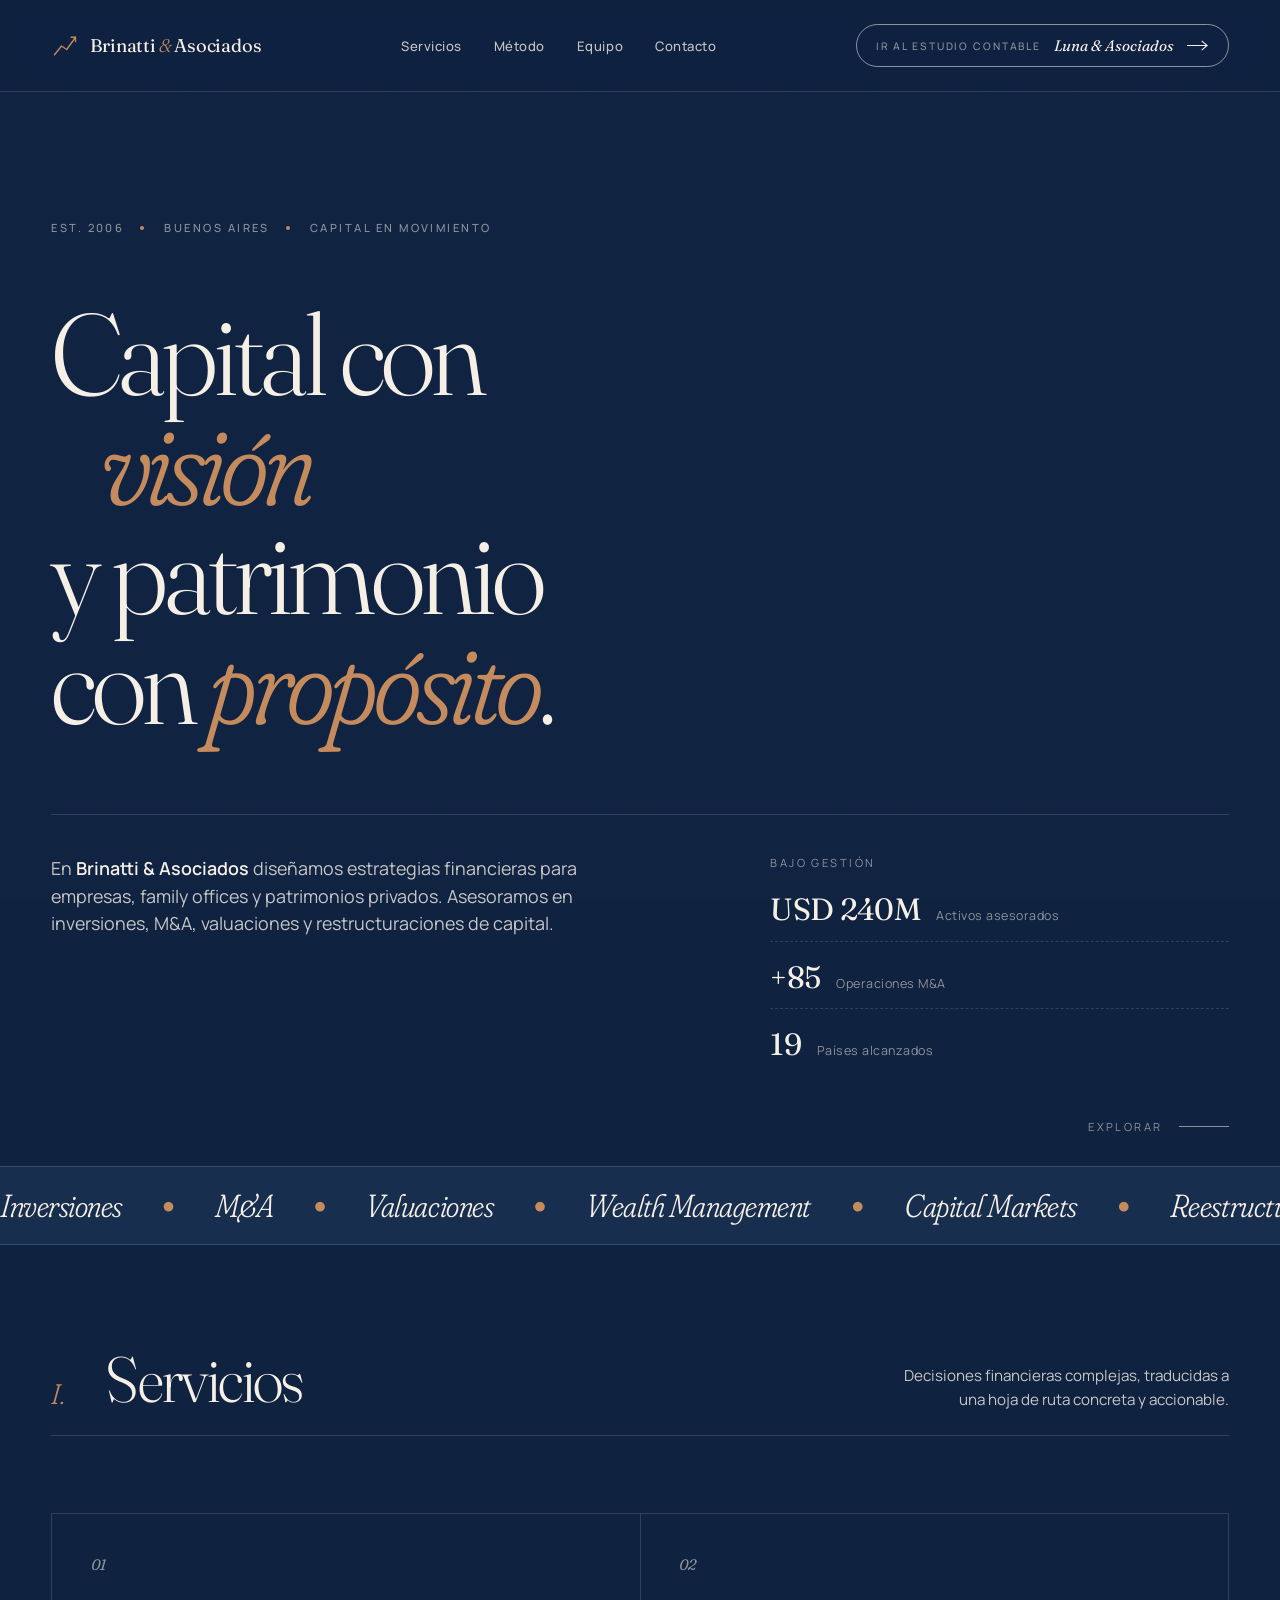
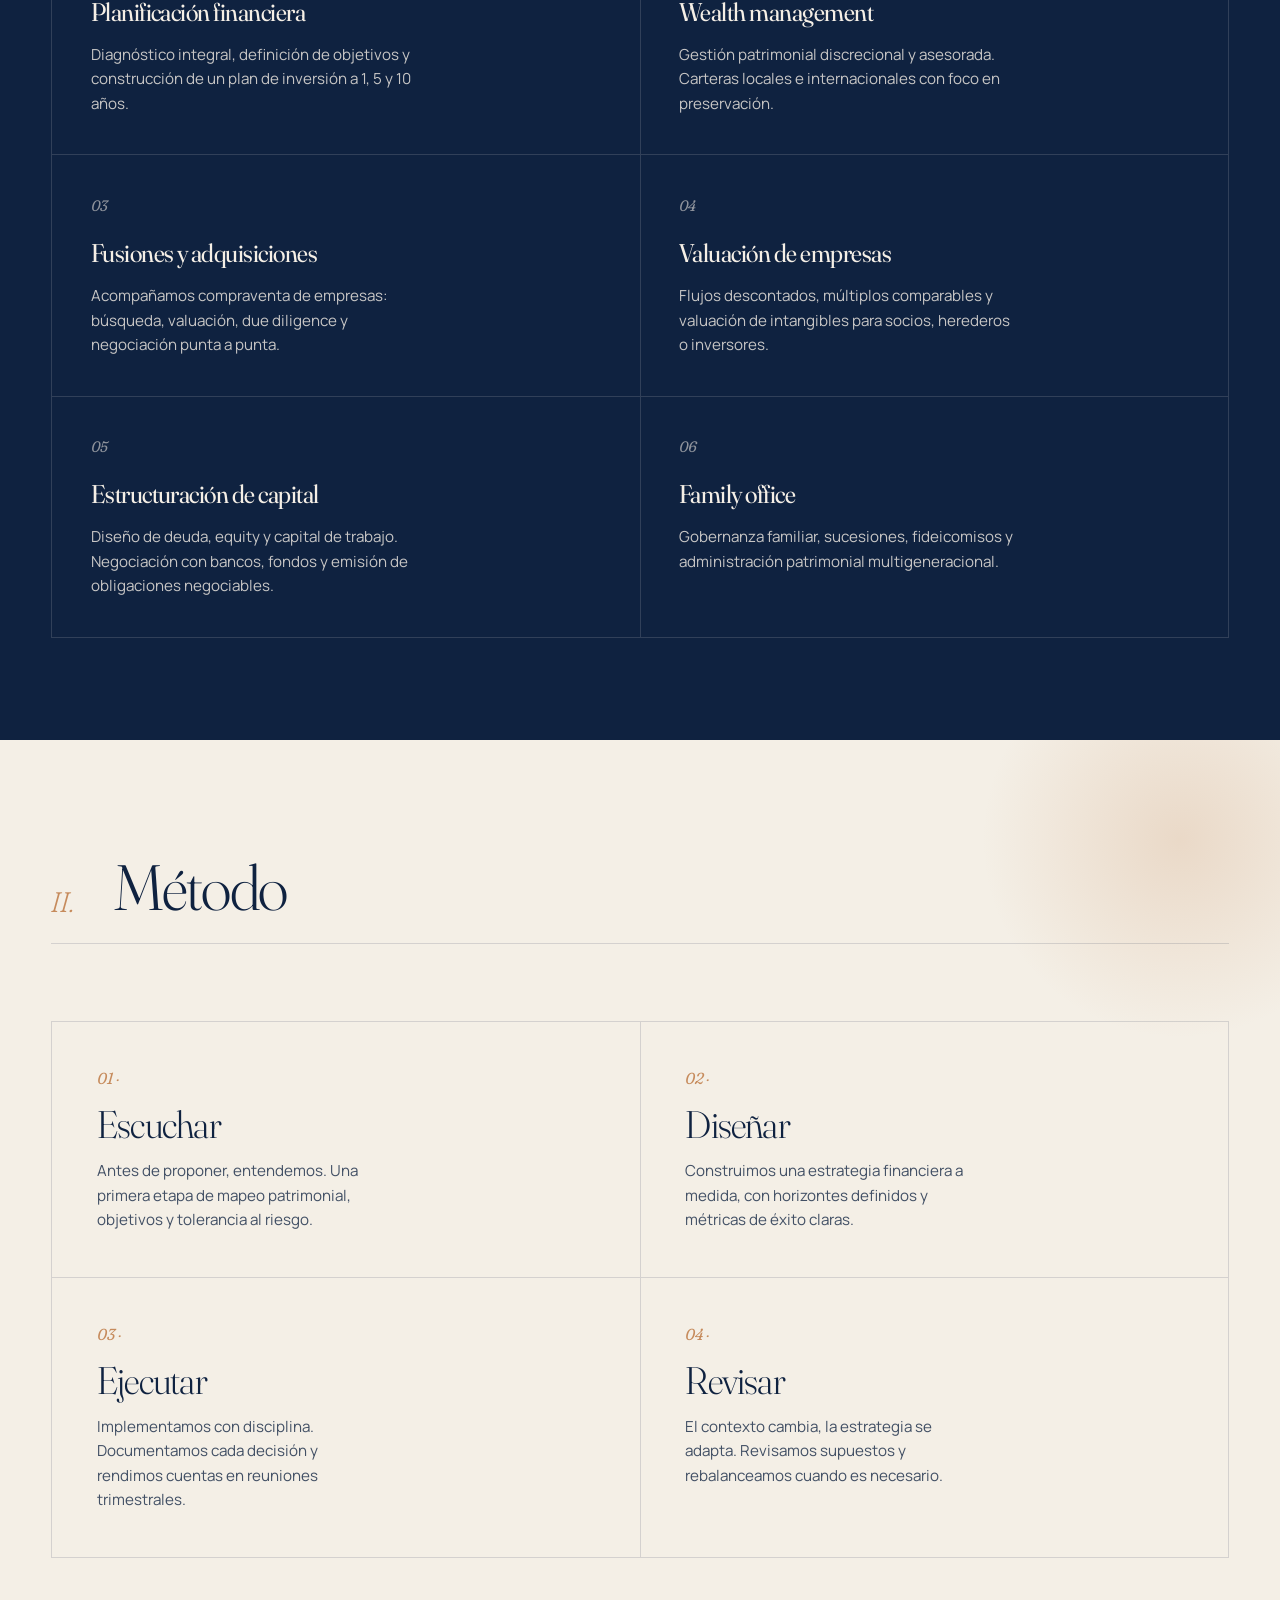
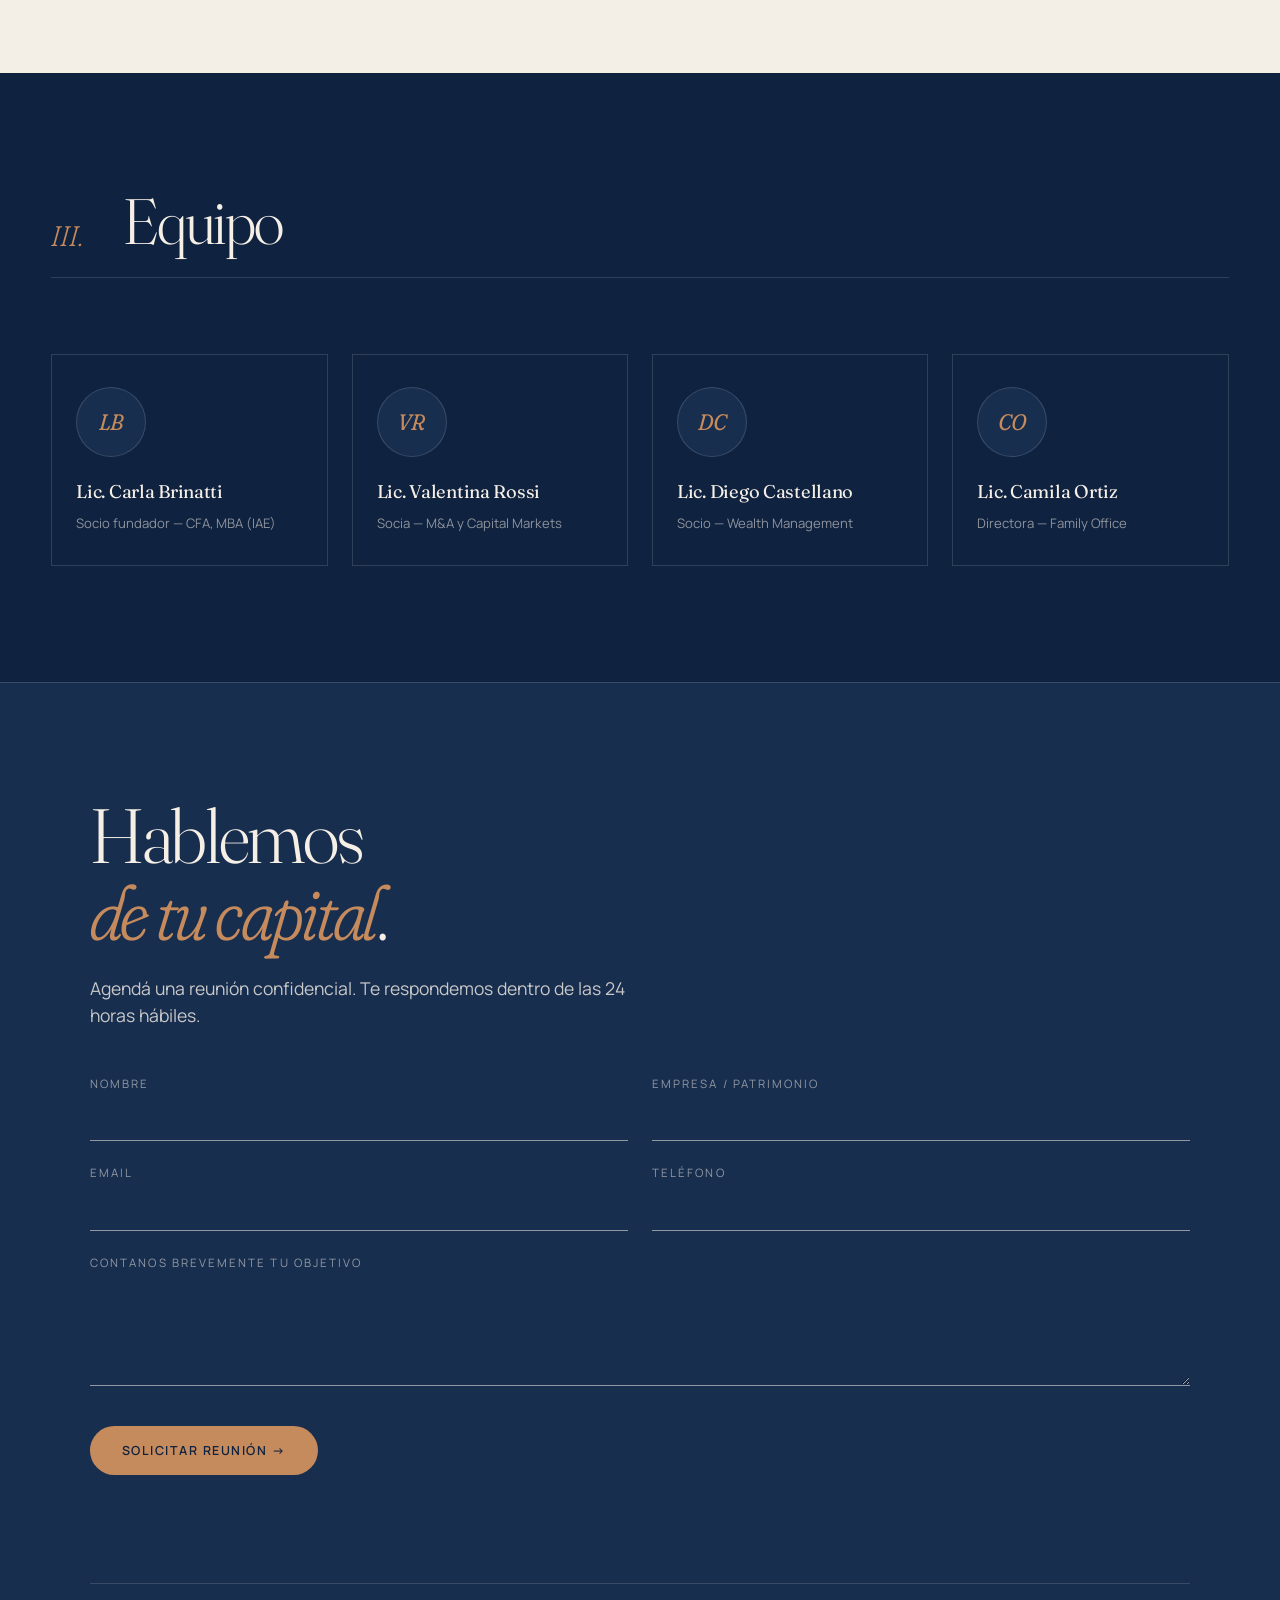
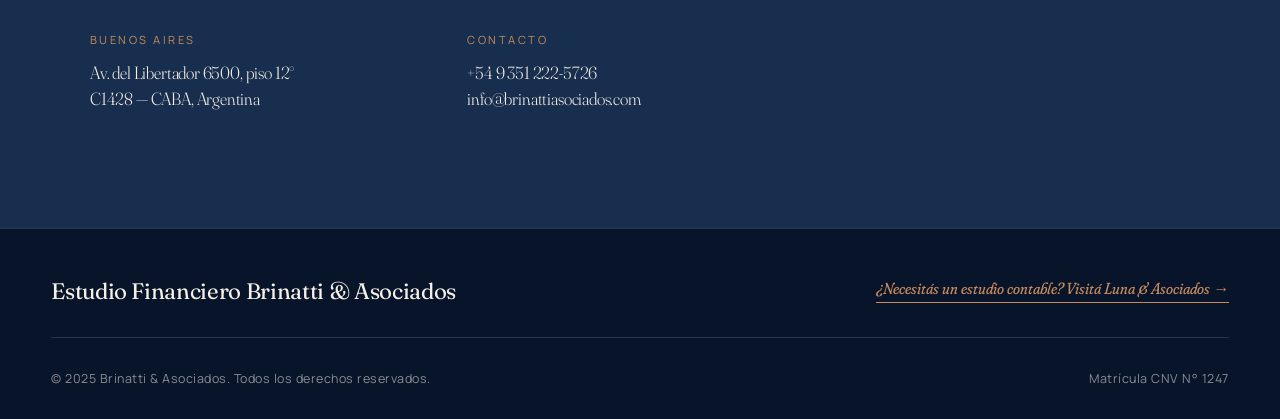
==== financiero.html @ 52c89bd2 "primer commit con mis archivos" ====
<!DOCTYPE html>
<html lang="es">
<head>
<meta charset="UTF-8">
<meta name="viewport" content="width=device-width, initial-scale=1.0">
<title>Estudio Financiero Brinatti &amp; Asociados</title>
<link rel="preconnect" href="https://fonts.googleapis.com">
<link rel="preconnect" href="https://fonts.gstatic.com" crossorigin>
<link href="https://fonts.googleapis.com/css2?family=Fraunces:ital,opsz,wght,SOFT@0,9..144,300..700,0..100;1,9..144,300..700,0..100&family=Manrope:wght@300;400;500;600;700&display=swap" rel="stylesheet">
<link rel="stylesheet" href="styles.css">
</head>
<body class="theme-brinatti">

  <header class="topbar">
    <a href="index.html" class="topbar__logo">
      <svg viewBox="0 0 32 32" xmlns="http://www.w3.org/2000/svg" aria-hidden="true">
        <path d="M 4 26 L 12 16 L 18 20 L 28 6" fill="none" stroke="currentColor" stroke-width="1.5" stroke-linecap="round" stroke-linejoin="round"/>
        <path d="M 23 6 L 28 6 L 28 11" fill="none" stroke="currentColor" stroke-width="1.5" stroke-linecap="round" stroke-linejoin="round"/>
      </svg>
      <span>Brinatti<em>&amp;</em>Asociados</span>
    </a>

    <nav class="topbar__nav">
      <a href="#servicios">Servicios</a>
      <a href="#metodo">Método</a>
      <a href="#equipo">Equipo</a>
      <a href="#contacto">Contacto</a>
    </nav>

    <a href="contable.html" class="topbar__switch">
      <span class="topbar__switch-label">Ir al Estudio Contable</span>
      <span class="topbar__switch-name">Luna &amp; Asociados</span>
      <svg viewBox="0 0 24 12" xmlns="http://www.w3.org/2000/svg" aria-hidden="true">
        <path d="M0 6 L22 6 M16 1 L22 6 L16 11" fill="none" stroke="currentColor" stroke-width="1.2"/>
      </svg>
    </a>
  </header>

  <!-- HERO -->
  <section class="hero">
    <div class="hero__meta">
      <span class="hero__meta-item">Est. 2006</span>
      <span class="hero__meta-item">Buenos Aires</span>
      <span class="hero__meta-item">Capital en movimiento</span>
    </div>

    <h1 class="hero__title">
      <span class="hero__line">Capital con</span>
      <span class="hero__line hero__line--italic">visión</span>
      <span class="hero__line">y patrimonio</span>
      <span class="hero__line">con <em>propósito</em>.</span>
    </h1>

    <div class="hero__columns">
      <div class="hero__col">
        <p class="hero__lead">
          En <strong>Brinatti &amp; Asociados</strong> diseñamos estrategias financieras para empresas, family offices y patrimonios privados. Asesoramos en inversiones, M&amp;A, valuaciones y restructuraciones de capital.
        </p>
      </div>
      <div class="hero__col hero__col--side">
        <span class="hero__sidekick">Bajo gestión</span>
        <ul class="hero__stats">
          <li><strong>USD 240M</strong><span>Activos asesorados</span></li>
          <li><strong>+85</strong><span>Operaciones M&amp;A</span></li>
          <li><strong>19</strong><span>Países alcanzados</span></li>
        </ul>
      </div>
    </div>

    <div class="hero__scroll" aria-hidden="true">
      <span>Explorar</span>
      <span class="hero__scroll-line"></span>
    </div>
  </section>

  <!-- MARQUESINA -->
  <div class="marquee" aria-hidden="true">
    <div class="marquee__track">
      <span>Inversiones</span><span class="marquee__dot">●</span>
      <span>M&amp;A</span><span class="marquee__dot">●</span>
      <span>Valuaciones</span><span class="marquee__dot">●</span>
      <span>Wealth Management</span><span class="marquee__dot">●</span>
      <span>Capital Markets</span><span class="marquee__dot">●</span>
      <span>Reestructuración</span><span class="marquee__dot">●</span>
      <span>Family Office</span><span class="marquee__dot">●</span>
      <span>Inversiones</span><span class="marquee__dot">●</span>
      <span>M&amp;A</span><span class="marquee__dot">●</span>
      <span>Valuaciones</span><span class="marquee__dot">●</span>
      <span>Wealth Management</span><span class="marquee__dot">●</span>
      <span>Capital Markets</span><span class="marquee__dot">●</span>
      <span>Reestructuración</span><span class="marquee__dot">●</span>
      <span>Family Office</span><span class="marquee__dot">●</span>
    </div>
  </div>

  <!-- SERVICIOS -->
  <section id="servicios" class="services">
    <header class="section-head">
      <span class="section-head__num">I.</span>
      <h2 class="section-head__title">Servicios</h2>
      <p class="section-head__desc">Decisiones financieras complejas, traducidas a una hoja de ruta concreta y accionable.</p>
    </header>

    <ol class="services__list">
      <li class="service">
        <span class="service__num">01</span>
        <h3 class="service__title">Planificación financiera</h3>
        <p class="service__desc">Diagnóstico integral, definición de objetivos y construcción de un plan de inversión a 1, 5 y 10 años.</p>
      </li>
      <li class="service">
        <span class="service__num">02</span>
        <h3 class="service__title">Wealth management</h3>
        <p class="service__desc">Gestión patrimonial discrecional y asesorada. Carteras locales e internacionales con foco en preservación.</p>
      </li>
      <li class="service">
        <span class="service__num">03</span>
        <h3 class="service__title">Fusiones y adquisiciones</h3>
        <p class="service__desc">Acompañamos compraventa de empresas: búsqueda, valuación, due diligence y negociación punta a punta.</p>
      </li>
      <li class="service">
        <span class="service__num">04</span>
        <h3 class="service__title">Valuación de empresas</h3>
        <p class="service__desc">Flujos descontados, múltiplos comparables y valuación de intangibles para socios, herederos o inversores.</p>
      </li>
      <li class="service">
        <span class="service__num">05</span>
        <h3 class="service__title">Estructuración de capital</h3>
        <p class="service__desc">Diseño de deuda, equity y capital de trabajo. Negociación con bancos, fondos y emisión de obligaciones negociables.</p>
      </li>
      <li class="service">
        <span class="service__num">06</span>
        <h3 class="service__title">Family office</h3>
        <p class="service__desc">Gobernanza familiar, sucesiones, fideicomisos y administración patrimonial multigeneracional.</p>
      </li>
    </ol>
  </section>

  <!-- MÉTODO -->
  <section id="metodo" class="about">
    <div class="about__inner">
      <header class="section-head section-head--light">
        <span class="section-head__num">II.</span>
        <h2 class="section-head__title">Método</h2>
      </header>

      <div class="method">
        <article class="method__step">
          <span class="method__step-num">01 ·</span>
          <h3>Escuchar</h3>
          <p>Antes de proponer, entendemos. Una primera etapa de mapeo patrimonial, objetivos y tolerancia al riesgo.</p>
        </article>
        <article class="method__step">
          <span class="method__step-num">02 ·</span>
          <h3>Diseñar</h3>
          <p>Construimos una estrategia financiera a medida, con horizontes definidos y métricas de éxito claras.</p>
        </article>
        <article class="method__step">
          <span class="method__step-num">03 ·</span>
          <h3>Ejecutar</h3>
          <p>Implementamos con disciplina. Documentamos cada decisión y rendimos cuentas en reuniones trimestrales.</p>
        </article>
        <article class="method__step">
          <span class="method__step-num">04 ·</span>
          <h3>Revisar</h3>
          <p>El contexto cambia, la estrategia se adapta. Revisamos supuestos y rebalanceamos cuando es necesario.</p>
        </article>
      </div>
    </div>
  </section>

  <!-- EQUIPO -->
  <section id="equipo" class="team">
    <header class="section-head">
      <span class="section-head__num">III.</span>
      <h2 class="section-head__title">Equipo</h2>
    </header>

    <div class="team__grid">
      <article class="team__card">
        <div class="team__portrait" aria-hidden="true">LB</div>
        <h3>Lic. Carla Brinatti</h3>
        <span class="team__role">Socio fundador — CFA, MBA (IAE)</span>
      </article>
      <article class="team__card">
        <div class="team__portrait" aria-hidden="true">VR</div>
        <h3>Lic. Valentina Rossi</h3>
        <span class="team__role">Socia — M&amp;A y Capital Markets</span>
      </article>
      <article class="team__card">
        <div class="team__portrait" aria-hidden="true">DC</div>
        <h3>Lic. Diego Castellano</h3>
        <span class="team__role">Socio — Wealth Management</span>
      </article>
      <article class="team__card">
        <div class="team__portrait" aria-hidden="true">CO</div>
        <h3>Lic. Camila Ortiz</h3>
        <span class="team__role">Directora — Family Office</span>
      </article>
    </div>
  </section>

  <!-- CONTACTO -->
  <section id="contacto" class="contact">
    <div class="contact__inner">
      <h2 class="contact__title">Hablemos<br><em>de tu capital</em>.</h2>
      <p class="contact__desc">Agendá una reunión confidencial. Te respondemos dentro de las 24 horas hábiles.</p>

      <form class="contact__form" onsubmit="event.preventDefault(); this.querySelector('.contact__sent').classList.add('is-on');">
        <label>
          <span>Nombre</span>
          <input type="text" required>
        </label>
        <label>
          <span>Empresa / patrimonio</span>
          <input type="text">
        </label>
        <label>
          <span>Email</span>
          <input type="email" required>
        </label>
        <label>
          <span>Teléfono</span>
          <input type="tel">
        </label>
        <label class="contact__form-full">
          <span>Contanos brevemente tu objetivo</span>
          <textarea rows="4"></textarea>
        </label>
        <button type="submit">Solicitar reunión →</button>
        <p class="contact__sent">Recibimos tu mensaje. Te contactamos a la brevedad.</p>
      </form>

      <div class="contact__info">
        <div>
          <span class="contact__info-label">Buenos Aires</span>
          <p>Av. del Libertador 6500, piso 12°<br>C1428 — CABA, Argentina</p>
        </div>
        <div>
          <span class="contact__info-label">Contacto</span>
          <p>+54 9 351 222-5726<br>info@brinattiasociados.com</p>
        </div>
      </div>
    </div>
  </section>

  <footer class="footer">
    <div class="footer__top">
      <span class="footer__brand">Estudio Financiero Brinatti &amp; Asociados</span>
      <a href="contable.html" class="footer__cross">
        ¿Necesitás un estudio contable? Visitá Luna &amp; Asociados →
      </a>
    </div>
    <div class="footer__bottom">
      <span>© 2025 Brinatti &amp; Asociados. Todos los derechos reservados.</span>
      <span>Matrícula CNV N° 1247</span>
    </div>
  </footer>

<script src="main.js"></script>
</body>
</html>
---- styles.css ----
/* =========================================================
   ESTUDIOS · LUNA & ASOCIADOS / BRINATTI & ASOCIADOS
   Diseño editorial — temas oscuros con sección "spotlight" crema
   Tipografía: Fraunces (display) + Manrope (body)
   ========================================================= */
 
/* ---------- RESET ---------- */
*, *::before, *::after { box-sizing: border-box; margin: 0; padding: 0; }
html { scroll-behavior: smooth; }
body { font-family: 'Manrope', sans-serif; -webkit-font-smoothing: antialiased; text-rendering: optimizeLegibility; }
img, svg { display: block; max-width: 100%; }
a { color: inherit; text-decoration: none; }
button, input, textarea { font: inherit; color: inherit; }
ul, ol { list-style: none; }
 
/* ---------- VARIABLES BASE ---------- */
:root {
  --font-display: 'Fraunces', Georgia, serif;
  --font-body: 'Manrope', sans-serif;
 
  --ease: cubic-bezier(0.22, 1, 0.36, 1);
  --ease-soft: cubic-bezier(0.4, 0, 0.2, 1);
 
  --container: 1440px;
  --gutter: clamp(1.5rem, 4vw, 4rem);
}
 
/* =========================================================
   1.  LANDING PAGE  (split de ingreso)
   ========================================================= */
 
body.landing {
  background: #0B0F14;
  color: #F5EFE6;
  overflow: hidden;
  height: 100vh;
}
 
.split {
  display: flex;
  height: 100vh;
  width: 100vw;
  position: relative;
}
 
.side {
  flex: 1;
  position: relative;
  display: flex;
  align-items: stretch;
  overflow: hidden;
  cursor: pointer;
  transition: flex 1.1s var(--ease);
}
 
.side__bg {
  position: absolute;
  inset: 0;
  z-index: 0;
  transition: transform 1.4s var(--ease), filter 0.6s var(--ease);
}
 
/* Lado Luna · verde bosque profundo */
.side__bg--luna {
  background:
    radial-gradient(ellipse at 70% 30%, rgba(201,169,97,0.16) 0%, transparent 55%),
    radial-gradient(ellipse at 20% 80%, rgba(35,70,52,0.45) 0%, transparent 60%),
    linear-gradient(135deg, #1B3A2B 0%, #0E2519 100%);
}
.side__bg--luna::before {
  content: '';
  position: absolute;
  inset: 0;
  background-image: url("data:image/svg+xml;utf8,<svg xmlns='http://www.w3.org/2000/svg' width='200' height='200'><filter id='n'><feTurbulence type='fractalNoise' baseFrequency='0.85' numOctaves='2'/><feColorMatrix values='0 0 0 0 0.9, 0 0 0 0 0.85, 0 0 0 0 0.75, 0 0 0 0.18 0'/></filter><rect width='100%25' height='100%25' filter='url(%23n)'/></svg>");
  opacity: 0.45;
  mix-blend-mode: overlay;
}
 
/* Lado Brinatti · azul marino profundo */
.side__bg--brinatti {
  background:
    radial-gradient(ellipse at 30% 30%, rgba(198,139,92,0.18) 0%, transparent 55%),
    radial-gradient(ellipse at 80% 80%, rgba(24,46,79,0.5) 0%, transparent 60%),
    linear-gradient(135deg, #0F2240 0%, #07142A 100%);
}
.side__bg--brinatti::before {
  content: '';
  position: absolute;
  inset: 0;
  background-image: url("data:image/svg+xml;utf8,<svg xmlns='http://www.w3.org/2000/svg' width='200' height='200'><filter id='n'><feTurbulence type='fractalNoise' baseFrequency='0.85' numOctaves='2'/><feColorMatrix values='0 0 0 0 0.9, 0 0 0 0 0.85, 0 0 0 0 0.75, 0 0 0 0.18 0'/></filter><rect width='100%25' height='100%25' filter='url(%23n)'/></svg>");
  opacity: 0.4;
  mix-blend-mode: overlay;
}
 
/* Contenido de cada lado */
.side__content {
  position: relative;
  z-index: 2;
  flex: 1;
  display: flex;
  flex-direction: column;
  justify-content: space-between;
  padding: clamp(2rem, 5vw, 4.5rem) clamp(2rem, 6vw, 5rem);
  text-align: center;
}
 
/* Ambos lados ahora son oscuros con texto crema */
.side--luna { color: #F5EFE6; }
.side--brinatti { color: #F5EFE6; }
 
.side__top, .side__bottom {
  opacity: 0;
  transform: translateY(-12px);
  animation: fadeDown 1.4s var(--ease) 0.2s forwards;
}
.side__bottom { transform: translateY(12px); animation-name: fadeUp; animation-delay: 0.5s; }
 
.side__kicker {
  font-family: var(--font-body);
  font-size: 0.72rem;
  font-weight: 500;
  letter-spacing: 0.22em;
  text-transform: uppercase;
  opacity: 0.7;
}
 
.side__center {
  display: flex;
  flex-direction: column;
  align-items: center;
  gap: 1.5rem;
  opacity: 0;
  transform: translateY(20px);
  animation: fadeUp 1.6s var(--ease) 0.35s forwards;
}
 
.side__mark {
  width: clamp(48px, 5vw, 64px);
  height: clamp(48px, 5vw, 64px);
  opacity: 0.85;
}
.side--luna .side__mark { color: #C9A961; }
.side--brinatti .side__mark { color: #C68B5C; }
 
.side__name {
  font-family: var(--font-display);
  font-weight: 300;
  font-size: clamp(2.5rem, 6vw, 5.5rem);
  line-height: 1;
  letter-spacing: -0.02em;
  font-variation-settings: "opsz" 144, "SOFT" 30;
}
.side__name-first, .side__name-last { display: block; }
.side__name-amp {
  display: block;
  font-style: italic;
  font-weight: 300;
  font-size: 0.7em;
  line-height: 0.5;
  margin: 0.1em 0;
  font-variation-settings: "opsz" 144, "SOFT" 100;
}
.side--luna .side__name-amp { color: #C9A961; }
.side--brinatti .side__name-amp { color: #C68B5C; }
 
.side__tag {
  font-family: var(--font-display);
  font-style: italic;
  font-weight: 300;
  font-size: clamp(0.95rem, 1.3vw, 1.15rem);
  opacity: 0.75;
  max-width: 28ch;
}
 
.side__enter {
  display: inline-flex;
  align-items: center;
  gap: 0.8rem;
  font-family: var(--font-body);
  font-size: 0.78rem;
  font-weight: 500;
  letter-spacing: 0.28em;
  text-transform: uppercase;
  transition: gap 0.4s var(--ease);
}
.side__enter svg { width: 28px; height: 14px; transition: transform 0.4s var(--ease); }
 
/* Hover behavior */
.split:hover .side { flex: 0.85; }
.split:hover .side:hover { flex: 1.3; }
 
.side:hover .side__bg { transform: scale(1.05); }
.side:hover .side__enter { gap: 1.4rem; }
.side:hover .side__enter svg { transform: translateX(6px); }
.side:hover .side__mark { opacity: 1; transform: scale(1.05); transition: transform 0.6s var(--ease); }
 
/* Divisor central */
.divider {
  position: absolute;
  top: 0; bottom: 0; left: 50%;
  transform: translateX(-50%);
  width: 1px;
  display: flex;
  flex-direction: column;
  align-items: center;
  z-index: 3;
  pointer-events: none;
  transition: opacity 0.6s var(--ease);
}
.divider__line {
  flex: 1;
  width: 1px;
  background: linear-gradient(180deg, transparent, rgba(245,239,230,0.35), transparent);
}
.divider__dot {
  width: 8px; height: 8px;
  border-radius: 50%;
  background: #D4AF7A;
  margin: 1rem 0;
  box-shadow: 0 0 0 4px rgba(212,175,122,0.15);
}
.split:hover .divider { opacity: 0.25; }
 
/* Footer del landing */
.landing__footer {
  position: fixed;
  bottom: 0; left: 0; right: 0;
  z-index: 5;
  display: flex;
  justify-content: space-between;
  align-items: center;
  padding: 1.2rem 2rem;
  font-size: 0.7rem;
  letter-spacing: 0.2em;
  text-transform: uppercase;
  color: rgba(245,239,230,0.6);
  pointer-events: none;
}
.landing__footer-mid {
  font-family: var(--font-display);
  font-style: italic;
  font-weight: 300;
  text-transform: none;
  letter-spacing: 0.02em;
  font-size: 0.85rem;
  opacity: 0.85;
}
 
/* Animaciones landing */
@keyframes fadeUp { to { opacity: 0.85; transform: translateY(0); } }
@keyframes fadeDown { to { opacity: 0.7; transform: translateY(0); } }
 
@media (max-width: 768px) {
  .split { flex-direction: column; }
  .side { min-height: 50vh; }
  .split:hover .side { flex: 1; }
  .split:hover .side:hover { flex: 1.2; }
  .divider {
    top: 50%; left: 0; right: 0;
    bottom: auto; width: 100%; height: 1px;
    transform: translateY(-50%);
    flex-direction: row;
  }
  .divider__line { flex: 1; width: auto; height: 1px;
    background: linear-gradient(90deg, transparent, rgba(245,239,230,0.35), transparent);
  }
  .divider__dot { margin: 0 1rem; }
  .landing__footer { font-size: 0.6rem; padding: 0.7rem 1rem; }
  .landing__footer-mid { display: none; }
}
 
/* =========================================================
   2.  TEMAS — Luna (verde) + Brinatti (azul marino)
   ========================================================= */
 
body.theme-luna,
body.theme-brinatti {
  background: var(--bg);
  color: var(--ink);
  min-height: 100vh;
  overflow-x: hidden;
}
 
/* Tema Luna — verde bosque + crema + dorado */
body.theme-luna {
  --bg:           #1B3A2B;
  --bg-deep:      #0E2519;
  --surface:      #234634;
  --surface-soft: #2B5340;
 
  --invert-bg:      #F4EFE6;
  --invert-surface: #ECE5D7;
 
  --ink:       #F5EFE6;
  --ink-soft:  rgba(245,239,230,0.80);
  --ink-mute:  rgba(245,239,230,0.55);
  --line:      rgba(245,239,230,0.15);
 
  --invert-ink:      #1B3A2B;
  --invert-ink-soft: rgba(27,58,43,0.78);
  --invert-ink-mute: rgba(27,58,43,0.55);
  --invert-line:     rgba(27,58,43,0.14);
 
  --accent:      #C9A961;
  --accent-soft: #D9C4A0;
}
 
/* Tema Brinatti — azul marino + crema + champagne */
body.theme-brinatti {
  --bg:           #0F2240;
  --bg-deep:      #07142A;
  --surface:      #182E4F;
  --surface-soft: #213A60;
 
  --invert-bg:      #F4EFE6;
  --invert-surface: #ECE5D7;
 
  --ink:       #F5EFE6;
  --ink-soft:  rgba(245,239,230,0.80);
  --ink-mute:  rgba(245,239,230,0.55);
  --line:      rgba(245,239,230,0.15);
 
  --invert-ink:      #0F2240;
  --invert-ink-soft: rgba(15,34,64,0.78);
  --invert-ink-mute: rgba(15,34,64,0.55);
  --invert-line:     rgba(15,34,64,0.14);
 
  --accent:      #C68B5C;
  --accent-soft: #DDAA82;
}
 
/* Grano sutil global */
body.theme-luna::before,
body.theme-brinatti::before {
  content: '';
  position: fixed;
  inset: 0;
  z-index: 0;
  pointer-events: none;
  background-image: url("data:image/svg+xml;utf8,<svg xmlns='http://www.w3.org/2000/svg' width='200' height='200'><filter id='n'><feTurbulence type='fractalNoise' baseFrequency='0.9' numOctaves='2'/><feColorMatrix values='0 0 0 0 0.95, 0 0 0 0 0.92, 0 0 0 0 0.85, 0 0 0 0.10 0'/></filter><rect width='100%25' height='100%25' filter='url(%23n)'/></svg>");
  opacity: 0.6;
  mix-blend-mode: overlay;
}
 
body.theme-luna > *,
body.theme-brinatti > * { position: relative; z-index: 1; }
 
/* ---------- TOPBAR ---------- */
.topbar {
  display: flex;
  align-items: center;
  justify-content: space-between;
  gap: 2rem;
  padding: 1.5rem var(--gutter);
  border-bottom: 1px solid var(--line);
  position: sticky;
  top: 0;
  z-index: 50;
  background: color-mix(in srgb, var(--bg) 85%, transparent);
  backdrop-filter: blur(10px);
  -webkit-backdrop-filter: blur(10px);
}
 
.topbar__logo {
  display: flex;
  align-items: center;
  gap: 0.7rem;
  font-family: var(--font-display);
  font-size: 1.15rem;
  font-weight: 400;
  letter-spacing: -0.01em;
  color: var(--ink);
}
.topbar__logo svg { width: 28px; height: 28px; color: var(--accent); }
.topbar__logo em {
  font-style: italic;
  color: var(--accent);
  margin: 0 0.15em;
  font-weight: 300;
}
 
.topbar__nav {
  display: flex;
  gap: 2rem;
  font-size: 0.82rem;
  font-weight: 500;
  letter-spacing: 0.04em;
}
.topbar__nav a {
  position: relative;
  padding: 0.3rem 0;
  color: var(--ink-soft);
  transition: color 0.3s var(--ease);
}
.topbar__nav a::after {
  content: '';
  position: absolute;
  bottom: 0; left: 0;
  width: 0; height: 1px;
  background: var(--accent);
  transition: width 0.4s var(--ease);
}
.topbar__nav a:hover { color: var(--ink); }
.topbar__nav a:hover::after { width: 100%; }
 
/* Botón de switch entre estudios */
.topbar__switch {
  display: inline-flex;
  align-items: center;
  gap: 0.8rem;
  padding: 0.7rem 1.2rem;
  border: 1px solid var(--ink-mute);
  border-radius: 999px;
  font-size: 0.72rem;
  font-weight: 500;
  letter-spacing: 0.05em;
  background: transparent;
  color: var(--ink);
  transition: background 0.4s var(--ease), color 0.4s var(--ease), border-color 0.4s var(--ease);
  flex-shrink: 0;
}
.topbar__switch svg {
  width: 22px; height: 11px;
  transition: transform 0.4s var(--ease);
}
.topbar__switch-label {
  color: var(--ink-mute);
  text-transform: uppercase;
  font-size: 0.65rem;
  letter-spacing: 0.18em;
}
.topbar__switch-name {
  font-family: var(--font-display);
  font-style: italic;
  font-weight: 400;
  font-size: 0.95rem;
  letter-spacing: 0;
}
.topbar__switch:hover {
  background: var(--accent);
  color: var(--bg);
  border-color: var(--accent);
}
.topbar__switch:hover .topbar__switch-label { color: rgba(0,0,0,0.55); }
.topbar__switch:hover svg { transform: translateX(4px); }
 
@media (max-width: 980px) {
  .topbar__nav { display: none; }
}
@media (max-width: 640px) {
  .topbar { padding: 1rem 1.2rem; gap: 1rem; }
  .topbar__switch-label { display: none; }
  .topbar__switch-name { font-size: 0.78rem; }
  .topbar__switch { padding: 0.55rem 0.9rem; }
}
 
/* ---------- HERO ---------- */
.hero {
  padding: clamp(4rem, 10vw, 9rem) var(--gutter) clamp(3rem, 7vw, 6rem);
  max-width: var(--container);
  margin: 0 auto;
  position: relative;
}
 
.hero__meta {
  display: flex;
  flex-wrap: wrap;
  gap: 1rem 2.5rem;
  margin-bottom: clamp(2.5rem, 5vw, 4rem);
  font-size: 0.7rem;
  font-weight: 500;
  letter-spacing: 0.22em;
  text-transform: uppercase;
  color: var(--ink-mute);
}
.hero__meta-item { position: relative; }
.hero__meta-item:not(:last-child)::after {
  content: '';
  position: absolute;
  right: -1.25rem; top: 50%;
  width: 4px; height: 4px;
  background: var(--accent);
  border-radius: 50%;
  transform: translateY(-50%);
}
 
.hero__title {
  font-family: var(--font-display);
  font-weight: 300;
  font-size: clamp(3rem, 9vw, 8rem);
  line-height: 0.95;
  letter-spacing: -0.035em;
  margin-bottom: clamp(3rem, 6vw, 5rem);
  font-variation-settings: "opsz" 144, "SOFT" 20;
  color: var(--ink);
}
.hero__line {
  display: block;
  opacity: 0;
  transform: translateY(24px);
  animation: heroIn 1.2s var(--ease) forwards;
}
.hero__line:nth-child(1) { animation-delay: 0.1s; }
.hero__line:nth-child(2) { animation-delay: 0.22s; }
.hero__line:nth-child(3) { animation-delay: 0.34s; }
.hero__line:nth-child(4) { animation-delay: 0.46s; }
.hero__line--italic {
  font-style: italic;
  font-variation-settings: "opsz" 144, "SOFT" 100;
  color: var(--accent);
  padding-left: clamp(1rem, 4vw, 4rem);
}
.hero__line em {
  font-style: italic;
  color: var(--accent);
  font-variation-settings: "opsz" 144, "SOFT" 100;
}
 
@keyframes heroIn { to { opacity: 1; transform: translateY(0); } }
 
.hero__columns {
  display: grid;
  grid-template-columns: 1.4fr 1fr;
  gap: clamp(2rem, 6vw, 5rem);
  padding-top: 2.5rem;
  border-top: 1px solid var(--line);
}
.hero__col strong { font-weight: 600; color: var(--ink); }
.hero__lead {
  font-size: clamp(1.05rem, 1.4vw, 1.25rem);
  line-height: 1.55;
  color: var(--ink-soft);
  max-width: 50ch;
}
 
.hero__sidekick {
  display: block;
  font-size: 0.7rem;
  letter-spacing: 0.22em;
  text-transform: uppercase;
  color: var(--ink-mute);
  margin-bottom: 1.5rem;
}
.hero__stats { display: flex; flex-direction: column; gap: 1.25rem; }
.hero__stats li {
  display: flex;
  align-items: baseline;
  gap: 1rem;
  padding-bottom: 1rem;
  border-bottom: 1px dashed var(--line);
}
.hero__stats li:last-child { border-bottom: none; }
.hero__stats strong {
  font-family: var(--font-display);
  font-weight: 400;
  font-size: clamp(1.5rem, 2.4vw, 2.1rem);
  color: var(--ink);
  line-height: 1;
  letter-spacing: -0.02em;
}
.hero__stats span {
  font-size: 0.78rem;
  color: var(--ink-mute);
  letter-spacing: 0.04em;
}
 
.hero__scroll {
  position: absolute;
  right: var(--gutter);
  bottom: 2rem;
  display: flex;
  align-items: center;
  gap: 1rem;
  font-size: 0.7rem;
  letter-spacing: 0.22em;
  text-transform: uppercase;
  color: var(--ink-mute);
}
.hero__scroll-line {
  width: 50px;
  height: 1px;
  background: var(--ink-mute);
  position: relative;
  overflow: hidden;
}
.hero__scroll-line::after {
  content: '';
  position: absolute;
  inset: 0;
  background: var(--accent);
  transform: translateX(-100%);
  animation: scrollLine 2.4s var(--ease) infinite;
}
@keyframes scrollLine {
  0% { transform: translateX(-100%); }
  50% { transform: translateX(0); }
  100% { transform: translateX(100%); }
}
 
@media (max-width: 820px) {
  .hero__columns { grid-template-columns: 1fr; gap: 2.5rem; }
  .hero__scroll { display: none; }
}
 
/* ---------- MARQUEE ---------- */
.marquee {
  overflow: hidden;
  border-top: 1px solid var(--line);
  border-bottom: 1px solid var(--line);
  background: var(--surface);
  padding: 1.2rem 0;
}
.marquee__track {
  display: flex;
  gap: 2.5rem;
  white-space: nowrap;
  animation: marquee 38s linear infinite;
  font-family: var(--font-display);
  font-style: italic;
  font-weight: 300;
  font-size: clamp(1.4rem, 2.5vw, 2.2rem);
  color: var(--ink);
  letter-spacing: -0.015em;
  font-variation-settings: "opsz" 144, "SOFT" 100;
}
.marquee__dot { color: var(--accent); font-size: 0.7em; align-self: center; font-style: normal; }
@keyframes marquee {
  from { transform: translateX(0); }
  to { transform: translateX(-50%); }
}
 
/* ---------- SECTION HEAD ---------- */
.section-head {
  display: grid;
  grid-template-columns: auto 1fr auto;
  align-items: end;
  gap: 1.5rem 2.5rem;
  margin-bottom: clamp(3rem, 6vw, 5rem);
  padding-bottom: 1.5rem;
  border-bottom: 1px solid var(--line);
}
.section-head__num {
  font-family: var(--font-display);
  font-weight: 300;
  font-size: clamp(1.5rem, 2.2vw, 2rem);
  color: var(--accent);
  font-style: italic;
  font-variation-settings: "opsz" 144, "SOFT" 100;
}
.section-head__title {
  font-family: var(--font-display);
  font-weight: 300;
  font-size: clamp(2.5rem, 5vw, 4.5rem);
  line-height: 1;
  letter-spacing: -0.025em;
  font-variation-settings: "opsz" 144, "SOFT" 20;
  color: var(--ink);
}
.section-head__desc {
  max-width: 38ch;
  font-size: 0.95rem;
  line-height: 1.55;
  color: var(--ink-soft);
  text-align: right;
}
 
@media (max-width: 720px) {
  .section-head { grid-template-columns: auto 1fr; }
  .section-head__desc { grid-column: 1 / -1; text-align: left; }
}
 
/* ---------- SERVICIOS ---------- */
.services {
  padding: clamp(4rem, 8vw, 7rem) var(--gutter);
  max-width: var(--container);
  margin: 0 auto;
}
.services__list {
  display: grid;
  grid-template-columns: repeat(2, 1fr);
  gap: 0;
  border-top: 1px solid var(--line);
  border-left: 1px solid var(--line);
}
.service {
  padding: clamp(1.8rem, 3vw, 2.5rem);
  border-right: 1px solid var(--line);
  border-bottom: 1px solid var(--line);
  position: relative;
  transition: background 0.4s var(--ease);
  cursor: default;
}
.service:hover { background: var(--surface); }
.service:hover .service__num { color: var(--accent); transform: translateX(4px); }
.service__num {
  display: inline-block;
  font-family: var(--font-display);
  font-style: italic;
  font-weight: 400;
  font-size: 0.95rem;
  color: var(--ink-mute);
  margin-bottom: 1.5rem;
  font-variation-settings: "opsz" 144, "SOFT" 100;
  transition: color 0.4s var(--ease), transform 0.4s var(--ease);
}
.service__title {
  font-family: var(--font-display);
  font-weight: 400;
  font-size: clamp(1.4rem, 2vw, 1.7rem);
  line-height: 1.15;
  letter-spacing: -0.02em;
  margin-bottom: 1rem;
  font-variation-settings: "opsz" 144, "SOFT" 30;
  color: var(--ink);
}
.service__desc {
  font-size: 0.95rem;
  line-height: 1.6;
  color: var(--ink-soft);
  max-width: 38ch;
}
 
@media (max-width: 720px) {
  .services__list { grid-template-columns: 1fr; }
}
 
/* ---------- ABOUT / MÉTODO  (spotlight crema invertido) ---------- */
.about {
  background: var(--invert-bg);
  color: var(--invert-ink);
  padding: clamp(5rem, 9vw, 8rem) var(--gutter);
  position: relative;
  overflow: hidden;
}
.about::before {
  content: '';
  position: absolute;
  top: -100px; right: -100px;
  width: 400px; height: 400px;
  border-radius: 50%;
  background: radial-gradient(circle, var(--accent) 0%, transparent 70%);
  opacity: 0.22;
}
.about__inner { max-width: var(--container); margin: 0 auto; position: relative; }
.about .section-head { border-bottom-color: var(--invert-line); }
.about .section-head__title { color: var(--invert-ink); }
.about .section-head__num { color: var(--accent); }
.about .section-head__desc { color: var(--invert-ink-soft); }
 
.about__grid {
  display: grid;
  grid-template-columns: 1fr 1fr;
  gap: clamp(2.5rem, 6vw, 6rem);
  align-items: center;
}
 
.about__quote {
  position: relative;
  padding: 2rem 0 2rem 4rem;
  border-left: 1px solid var(--invert-line);
}
.about__mark {
  position: absolute;
  left: 1.5rem; top: 0;
  font-family: var(--font-display);
  font-style: italic;
  font-size: 8rem;
  line-height: 1;
  color: var(--accent);
  opacity: 0.75;
  font-variation-settings: "opsz" 144, "SOFT" 100;
}
.about__quote p {
  font-family: var(--font-display);
  font-style: italic;
  font-weight: 300;
  font-size: clamp(1.4rem, 2.5vw, 2rem);
  line-height: 1.3;
  letter-spacing: -0.015em;
  margin-bottom: 1.5rem;
  font-variation-settings: "opsz" 144, "SOFT" 100;
  color: var(--invert-ink);
}
.about__quote footer {
  font-size: 0.82rem;
  letter-spacing: 0.04em;
  color: var(--invert-ink-mute);
}
 
.about__text p {
  font-size: 1rem;
  line-height: 1.7;
  color: var(--invert-ink-soft);
  margin-bottom: 1.2rem;
}
.about__text strong { color: var(--invert-ink); font-weight: 600; }
 
/* Método (Brinatti) */
.method {
  display: grid;
  grid-template-columns: repeat(2, 1fr);
  gap: 0;
  border-top: 1px solid var(--invert-line);
  border-left: 1px solid var(--invert-line);
}
.method__step {
  padding: clamp(2rem, 3.5vw, 3rem);
  border-right: 1px solid var(--invert-line);
  border-bottom: 1px solid var(--invert-line);
}
.method__step-num {
  font-family: var(--font-display);
  font-style: italic;
  font-size: 1rem;
  color: var(--accent);
  font-variation-settings: "opsz" 144, "SOFT" 100;
}
.method__step h3 {
  font-family: var(--font-display);
  font-weight: 300;
  font-size: clamp(1.8rem, 3vw, 2.4rem);
  line-height: 1;
  margin: 1rem 0 1rem;
  letter-spacing: -0.02em;
  font-variation-settings: "opsz" 144, "SOFT" 20;
  color: var(--invert-ink);
}
.method__step p {
  font-size: 0.95rem;
  line-height: 1.6;
  color: var(--invert-ink-soft);
  max-width: 32ch;
}
 
@media (max-width: 820px) {
  .about__grid { grid-template-columns: 1fr; }
  .method { grid-template-columns: 1fr; }
}
 
/* ---------- EQUIPO ---------- */
.team {
  padding: clamp(5rem, 9vw, 8rem) var(--gutter);
  max-width: var(--container);
  margin: 0 auto;
}
.team__grid {
  display: grid;
  grid-template-columns: repeat(4, 1fr);
  gap: 1.5rem;
}
.team__card {
  padding: 2rem 1.5rem 2rem;
  border: 1px solid var(--line);
  background: transparent;
  transition: background 0.4s var(--ease), border-color 0.4s var(--ease), transform 0.4s var(--ease);
}
.team__card:hover {
  background: var(--surface);
  border-color: var(--accent);
  transform: translateY(-4px);
}
.team__portrait {
  width: 70px; height: 70px;
  border-radius: 50%;
  display: grid;
  place-items: center;
  font-family: var(--font-display);
  font-style: italic;
  font-weight: 400;
  font-size: 1.4rem;
  color: var(--accent);
  background: var(--surface);
  border: 1px solid var(--line);
  margin-bottom: 1.5rem;
  font-variation-settings: "opsz" 144, "SOFT" 100;
  transition: background 0.4s var(--ease);
}
.team__card:hover .team__portrait { background: var(--surface-soft); }
.team__card h3 {
  font-family: var(--font-display);
  font-weight: 400;
  font-size: 1.15rem;
  line-height: 1.2;
  letter-spacing: -0.015em;
  margin-bottom: 0.5rem;
  color: var(--ink);
}
.team__role {
  font-size: 0.82rem;
  color: var(--ink-mute);
  line-height: 1.4;
}
 
@media (max-width: 980px) { .team__grid { grid-template-columns: repeat(2, 1fr); } }
@media (max-width: 500px) { .team__grid { grid-template-columns: 1fr; } }
 
/* ---------- CONTACTO ---------- */
.contact {
  padding: clamp(5rem, 9vw, 8rem) var(--gutter);
  background: var(--surface);
  border-top: 1px solid var(--line);
}
.contact__inner { max-width: 1100px; margin: 0 auto; }
 
.contact__title {
  font-family: var(--font-display);
  font-weight: 300;
  font-size: clamp(2.8rem, 6vw, 5rem);
  line-height: 1;
  letter-spacing: -0.03em;
  margin-bottom: 1.5rem;
  font-variation-settings: "opsz" 144, "SOFT" 20;
  color: var(--ink);
}
.contact__title em {
  font-style: italic;
  color: var(--accent);
  font-variation-settings: "opsz" 144, "SOFT" 100;
}
.contact__desc {
  font-size: 1.1rem;
  line-height: 1.5;
  color: var(--ink-soft);
  max-width: 50ch;
  margin-bottom: 3rem;
}
 
.contact__form {
  display: grid;
  grid-template-columns: 1fr 1fr;
  gap: 1.5rem;
  margin-bottom: 4rem;
}
.contact__form label {
  display: flex;
  flex-direction: column;
  gap: 0.5rem;
}
.contact__form-full { grid-column: 1 / -1; }
.contact__form span {
  font-size: 0.72rem;
  letter-spacing: 0.18em;
  text-transform: uppercase;
  color: var(--ink-mute);
}
.contact__form input,
.contact__form textarea {
  background: transparent;
  border: none;
  border-bottom: 1px solid var(--ink-mute);
  padding: 0.6rem 0;
  font-size: 1rem;
  color: var(--ink);
  font-family: var(--font-body);
  transition: border-color 0.3s var(--ease);
  resize: vertical;
}
.contact__form input:focus,
.contact__form textarea:focus {
  outline: none;
  border-bottom-color: var(--accent);
}
.contact__form button {
  grid-column: 1 / -1;
  justify-self: start;
  margin-top: 1rem;
  padding: 1rem 2rem;
  background: var(--accent);
  color: var(--bg);
  border: none;
  border-radius: 999px;
  font-size: 0.78rem;
  font-weight: 600;
  letter-spacing: 0.12em;
  text-transform: uppercase;
  cursor: pointer;
  transition: background 0.4s var(--ease), transform 0.4s var(--ease), box-shadow 0.4s var(--ease);
}
.contact__form button:hover {
  background: var(--accent-soft);
  transform: translateY(-2px);
  box-shadow: 0 8px 24px rgba(0,0,0,0.18);
}
.contact__sent {
  grid-column: 1 / -1;
  color: var(--accent);
  font-style: italic;
  font-family: var(--font-display);
  font-variation-settings: "opsz" 144, "SOFT" 100;
  opacity: 0;
  transform: translateY(-8px);
  transition: opacity 0.4s var(--ease), transform 0.4s var(--ease);
}
.contact__sent.is-on { opacity: 1; transform: translateY(0); }
 
.contact__info {
  display: grid;
  grid-template-columns: repeat(3, 1fr);
  gap: 2rem;
  padding-top: 3rem;
  border-top: 1px solid var(--line);
}
.contact__info-label {
  display: block;
  font-size: 0.7rem;
  letter-spacing: 0.22em;
  text-transform: uppercase;
  color: var(--accent);
  margin-bottom: 0.8rem;
}
.contact__info p {
  font-family: var(--font-display);
  font-weight: 300;
  font-size: 1.1rem;
  line-height: 1.5;
  letter-spacing: -0.01em;
  color: var(--ink);
  font-variation-settings: "opsz" 144, "SOFT" 30;
}
 
@media (max-width: 700px) {
  .contact__form { grid-template-columns: 1fr; }
  .contact__info { grid-template-columns: 1fr; gap: 1.5rem; }
}
 
/* ---------- FOOTER ---------- */
.footer {
  padding: 3rem var(--gutter) 2rem;
  background: var(--bg-deep);
  color: var(--ink);
  border-top: 1px solid var(--line);
}
.footer__top {
  display: flex;
  justify-content: space-between;
  align-items: center;
  flex-wrap: wrap;
  gap: 1.5rem;
  padding-bottom: 2rem;
  margin-bottom: 2rem;
  border-bottom: 1px solid var(--line);
}
.footer__brand {
  font-family: var(--font-display);
  font-weight: 400;
  font-size: 1.4rem;
  letter-spacing: -0.015em;
  color: var(--ink);
}
.footer__cross {
  display: inline-flex;
  align-items: center;
  gap: 0.5rem;
  font-family: var(--font-display);
  font-style: italic;
  font-size: 1rem;
  color: var(--accent);
  border-bottom: 1px solid var(--accent);
  padding-bottom: 0.2rem;
  font-variation-settings: "opsz" 144, "SOFT" 100;
  transition: opacity 0.3s var(--ease);
}
.footer__cross:hover { opacity: 0.75; }
.footer__bottom {
  display: flex;
  justify-content: space-between;
  flex-wrap: wrap;
  gap: 1rem;
  font-size: 0.78rem;
  color: var(--ink-mute);
  letter-spacing: 0.04em;
}
 
@media (max-width: 640px) {
  .footer__top { flex-direction: column; align-items: flex-start; }
  .footer__cross { font-size: 0.9rem; }
}
 
/* ---------- SELECTION ---------- */
::selection { background: var(--accent); color: var(--bg); }
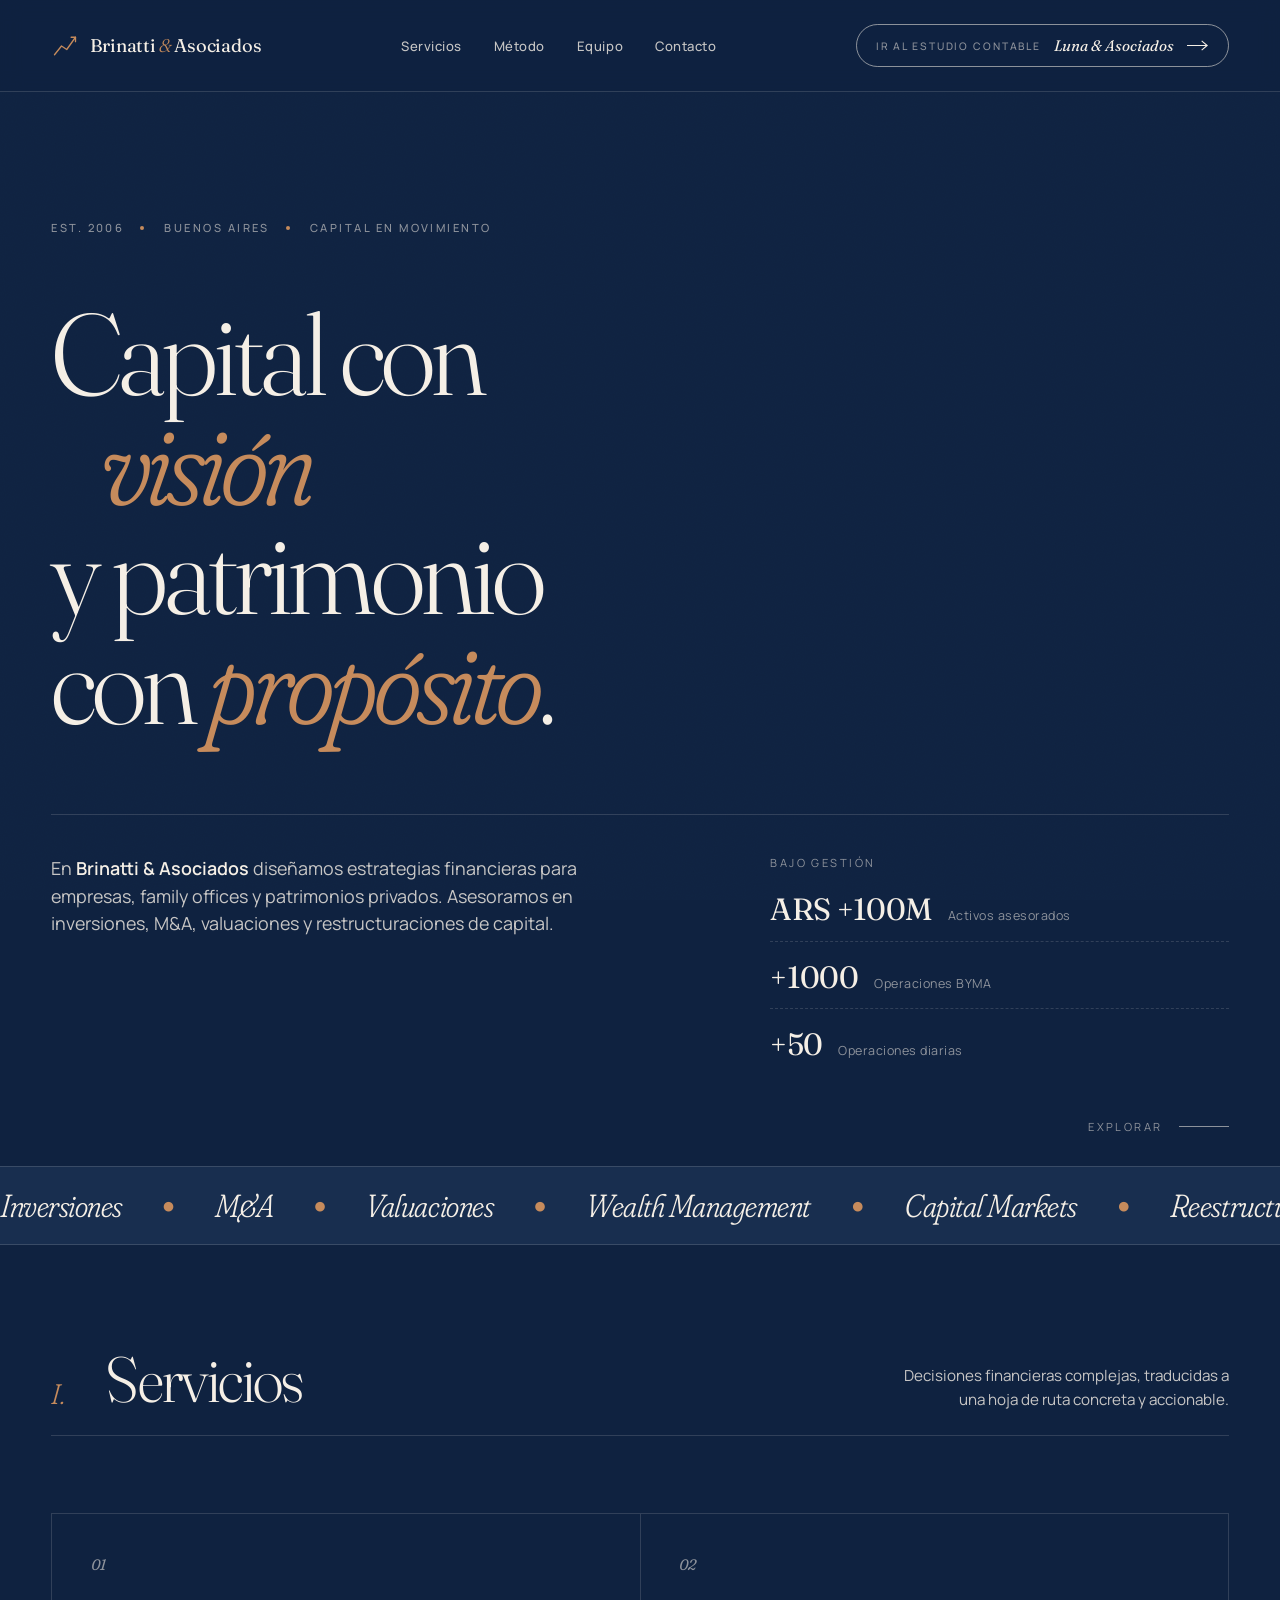
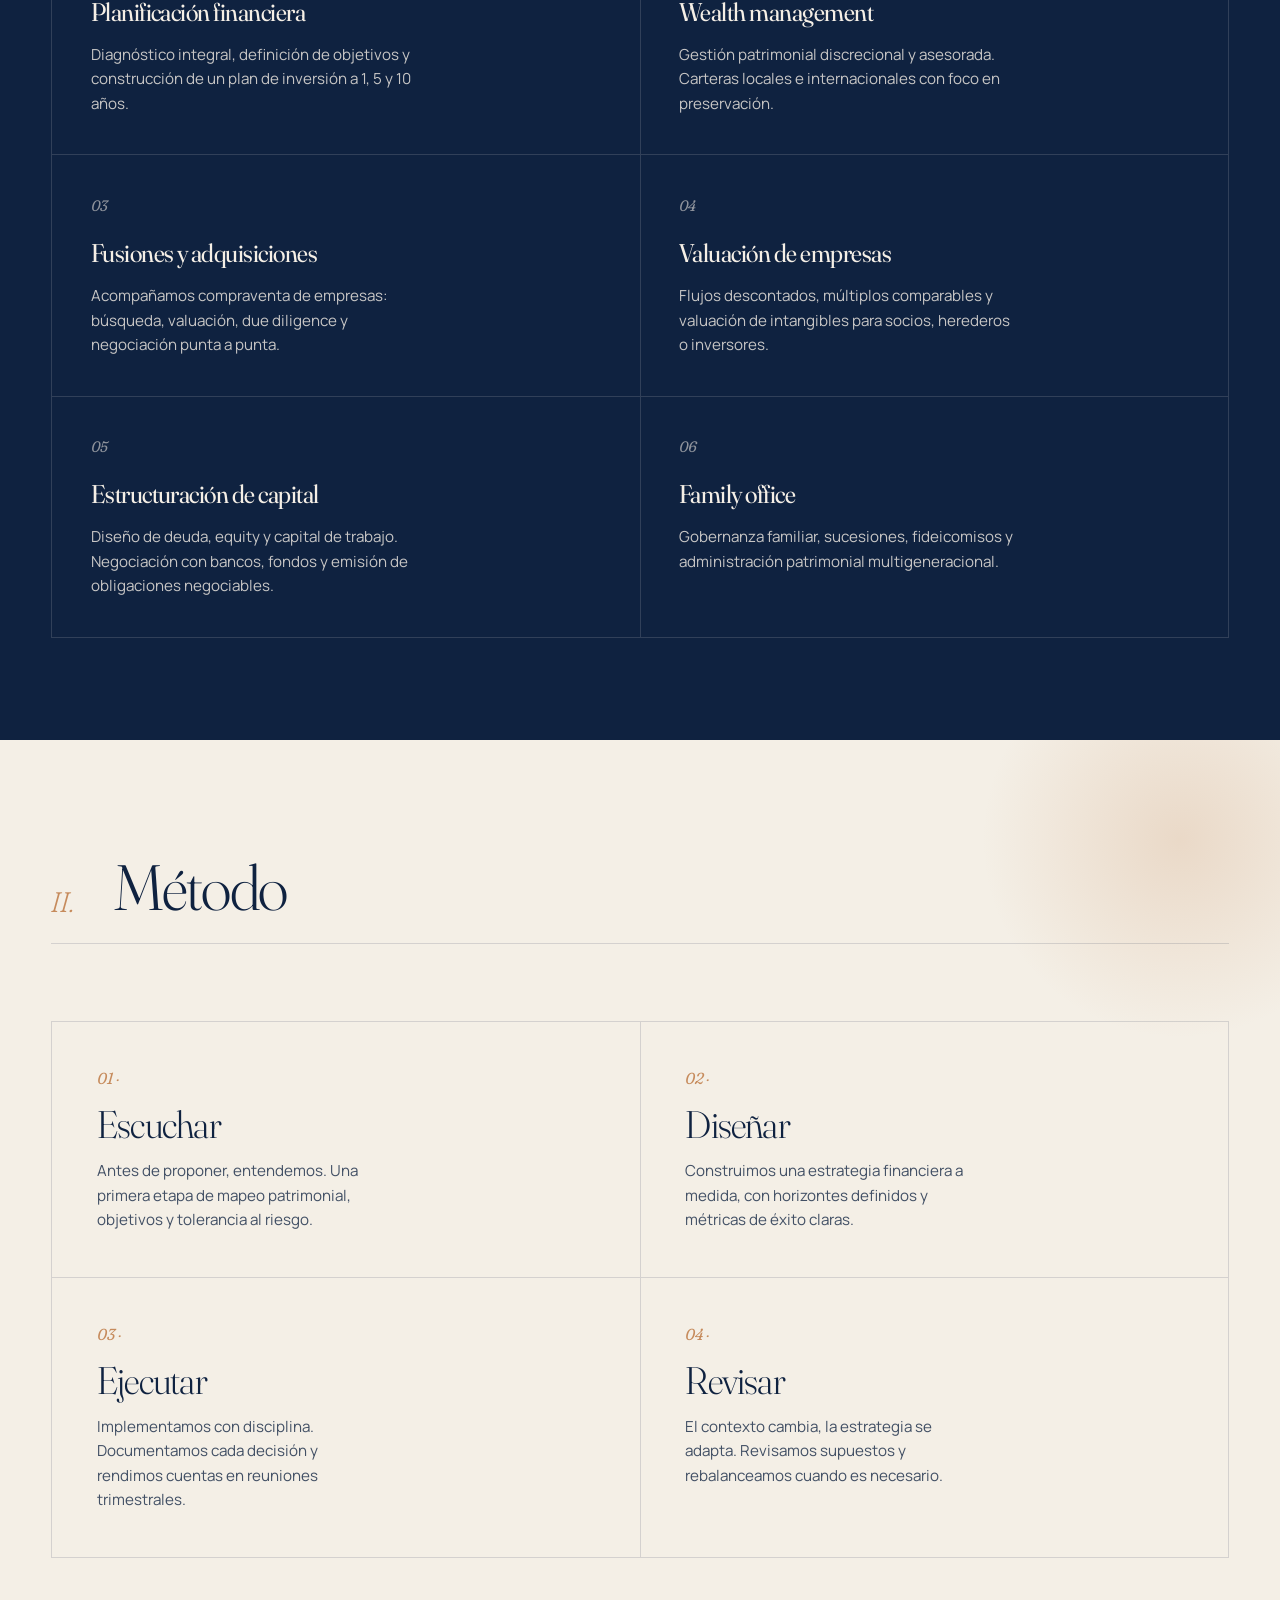
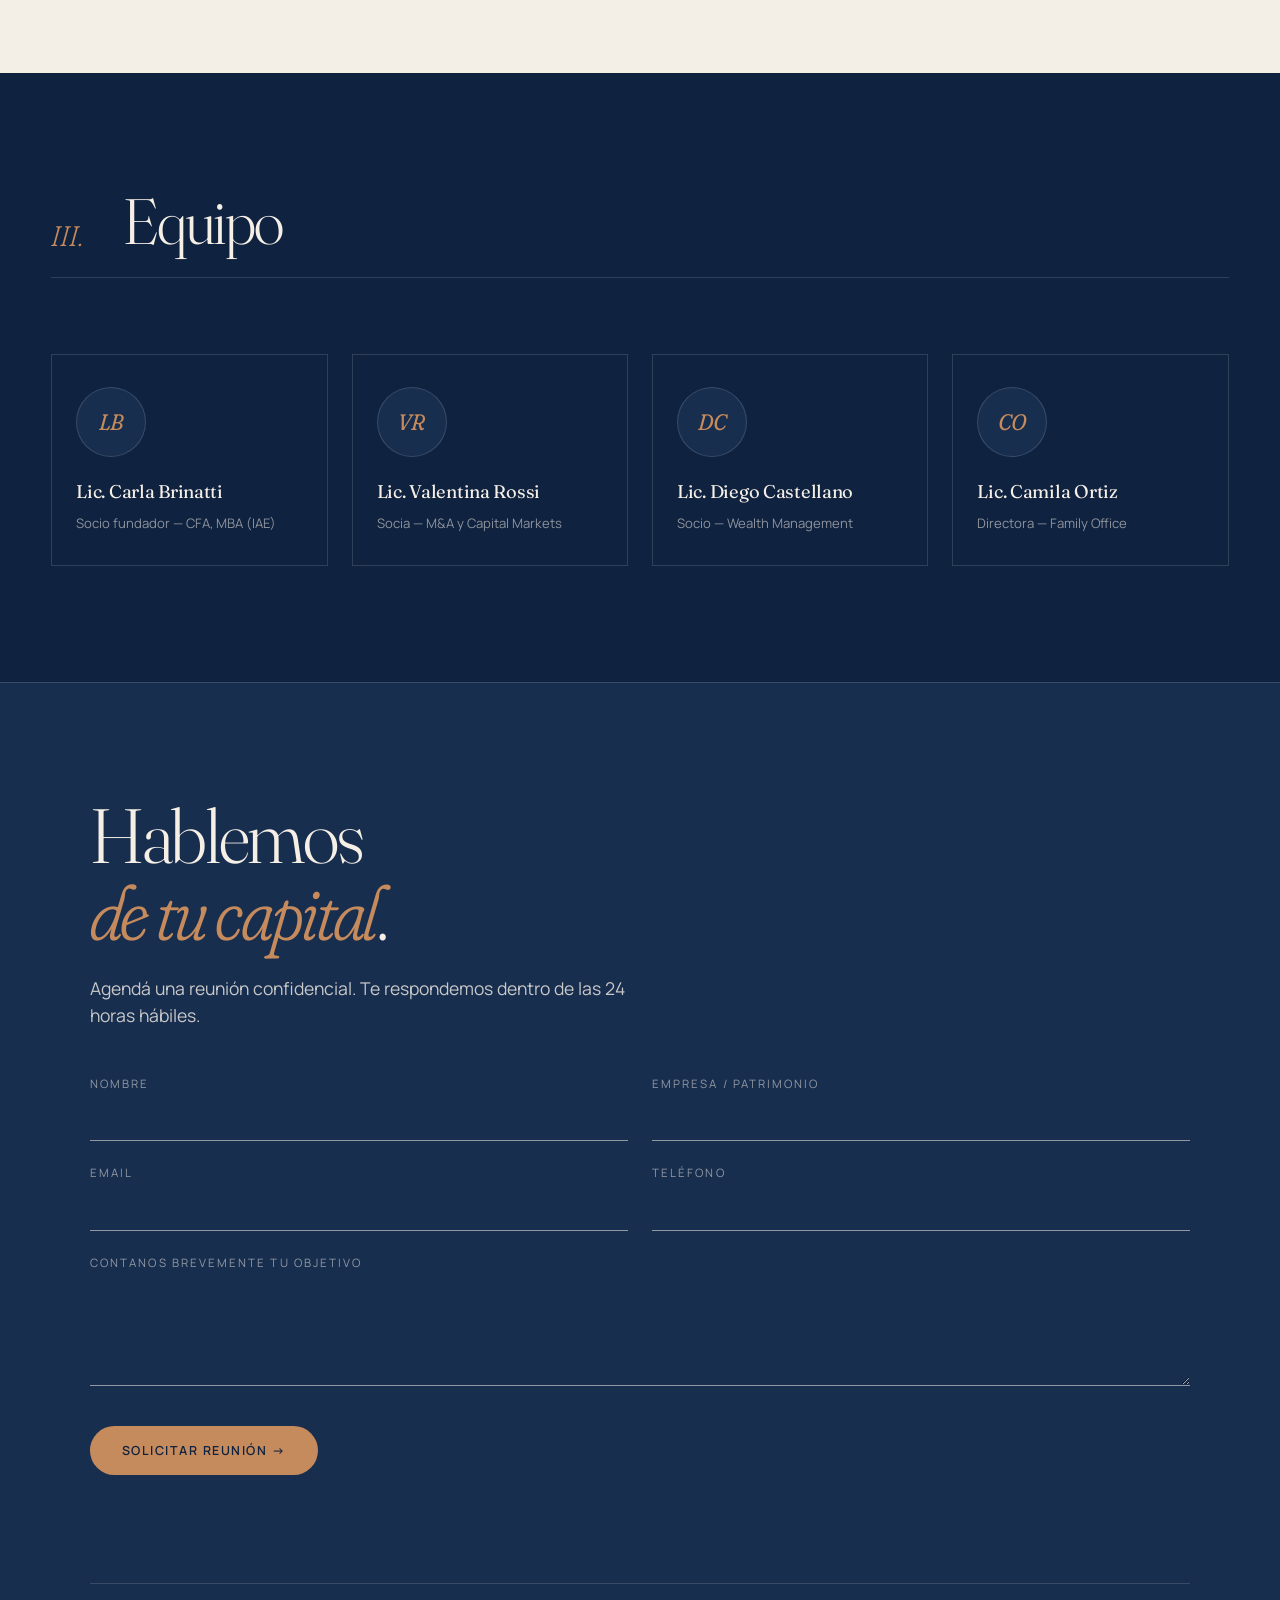
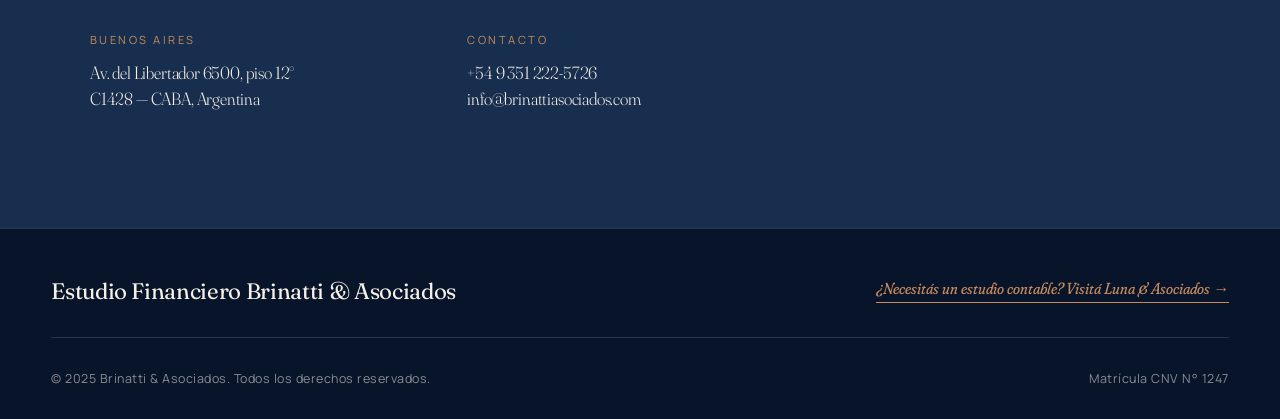
==== commit a5c9427c: "commit change" ====
--- a/financiero.html
+++ b/financiero.html
@@ -60,9 +60,9 @@
       <div class="hero__col hero__col--side">
         <span class="hero__sidekick">Bajo gestión</span>
         <ul class="hero__stats">
-          <li><strong>USD 240M</strong><span>Activos asesorados</span></li>
-          <li><strong>+85</strong><span>Operaciones M&amp;A</span></li>
-          <li><strong>19</strong><span>Países alcanzados</span></li>
+          <li><strong>ARS +100M</strong><span>Activos asesorados</span></li>
+          <li><strong>+1000</strong><span>Operaciones BYMA</span></li>
+          <li><strong>+50</strong><span>Operaciones diarias</span></li>
         </ul>
       </div>
     </div>
--- a/styles.css
+++ b/styles.css
@@ -251,22 +251,44 @@
 @keyframes fadeDown { to { opacity: 0.7; transform: translateY(0); } }
  
 @media (max-width: 768px) {
-  .split { flex-direction: column; }
-  .side { min-height: 50vh; }
-  .split:hover .side { flex: 1; }
-  .split:hover .side:hover { flex: 1.2; }
-  .divider {
-    top: 50%; left: 0; right: 0;
-    bottom: auto; width: 100%; height: 1px;
-    transform: translateY(-50%);
-    flex-direction: row;
+  body.landing {
+    height: auto;
+    min-height: 100vh;
+    min-height: 100dvh;
+    overflow-y: auto;
+    overflow-x: hidden;
   }
-  .divider__line { flex: 1; width: auto; height: 1px;
-    background: linear-gradient(90deg, transparent, rgba(245,239,230,0.35), transparent);
+  .split {
+    flex-direction: column;
+    width: 100%;
+    height: auto;
+    min-height: 100vh;
+    min-height: 100dvh;
   }
-  .divider__dot { margin: 0 1rem; }
-  .landing__footer { font-size: 0.6rem; padding: 0.7rem 1rem; }
+  .side {
+    flex: none;
+    width: 100%;
+    min-height: 50vh;
+    min-height: 50dvh;
+  }
+  .divider { display: none; }
+  .landing__footer {
+    position: static;
+    font-size: 0.6rem;
+    padding: 1.5rem 1rem;
+  }
   .landing__footer-mid { display: none; }
+}
+ 
+/* Ocultar "Ingresar" en dispositivos táctiles (tablet / celular) */
+@media (hover: none) {
+  .side__bottom { display: none; }
+  .side__content { justify-content: center; gap: 1.0rem; }
+  /* Brinatti queda último en el flujo de mobile: le damos aire abajo
+     para que la frase no quede pegada a la barra del navegador */
+  .side--brinatti .side__content {
+    padding-bottom: clamp(5rem, 14vh, 8rem);
+  }
 }
  
 /* =========================================================
@@ -1073,9 +1095,8 @@
  
 @media (max-width: 640px) {
   .footer__top { flex-direction: column; align-items: flex-start; }
-  .footer__cross { font-size: 0.9rem; }
+  .footer__cross { font-size: 1rem; }
 }
  
 /* ---------- SELECTION ---------- */
-::selection { background: var(--accent); color: var(--bg); }
- +::selection { background: var(--accent); color: var(--bg); }
